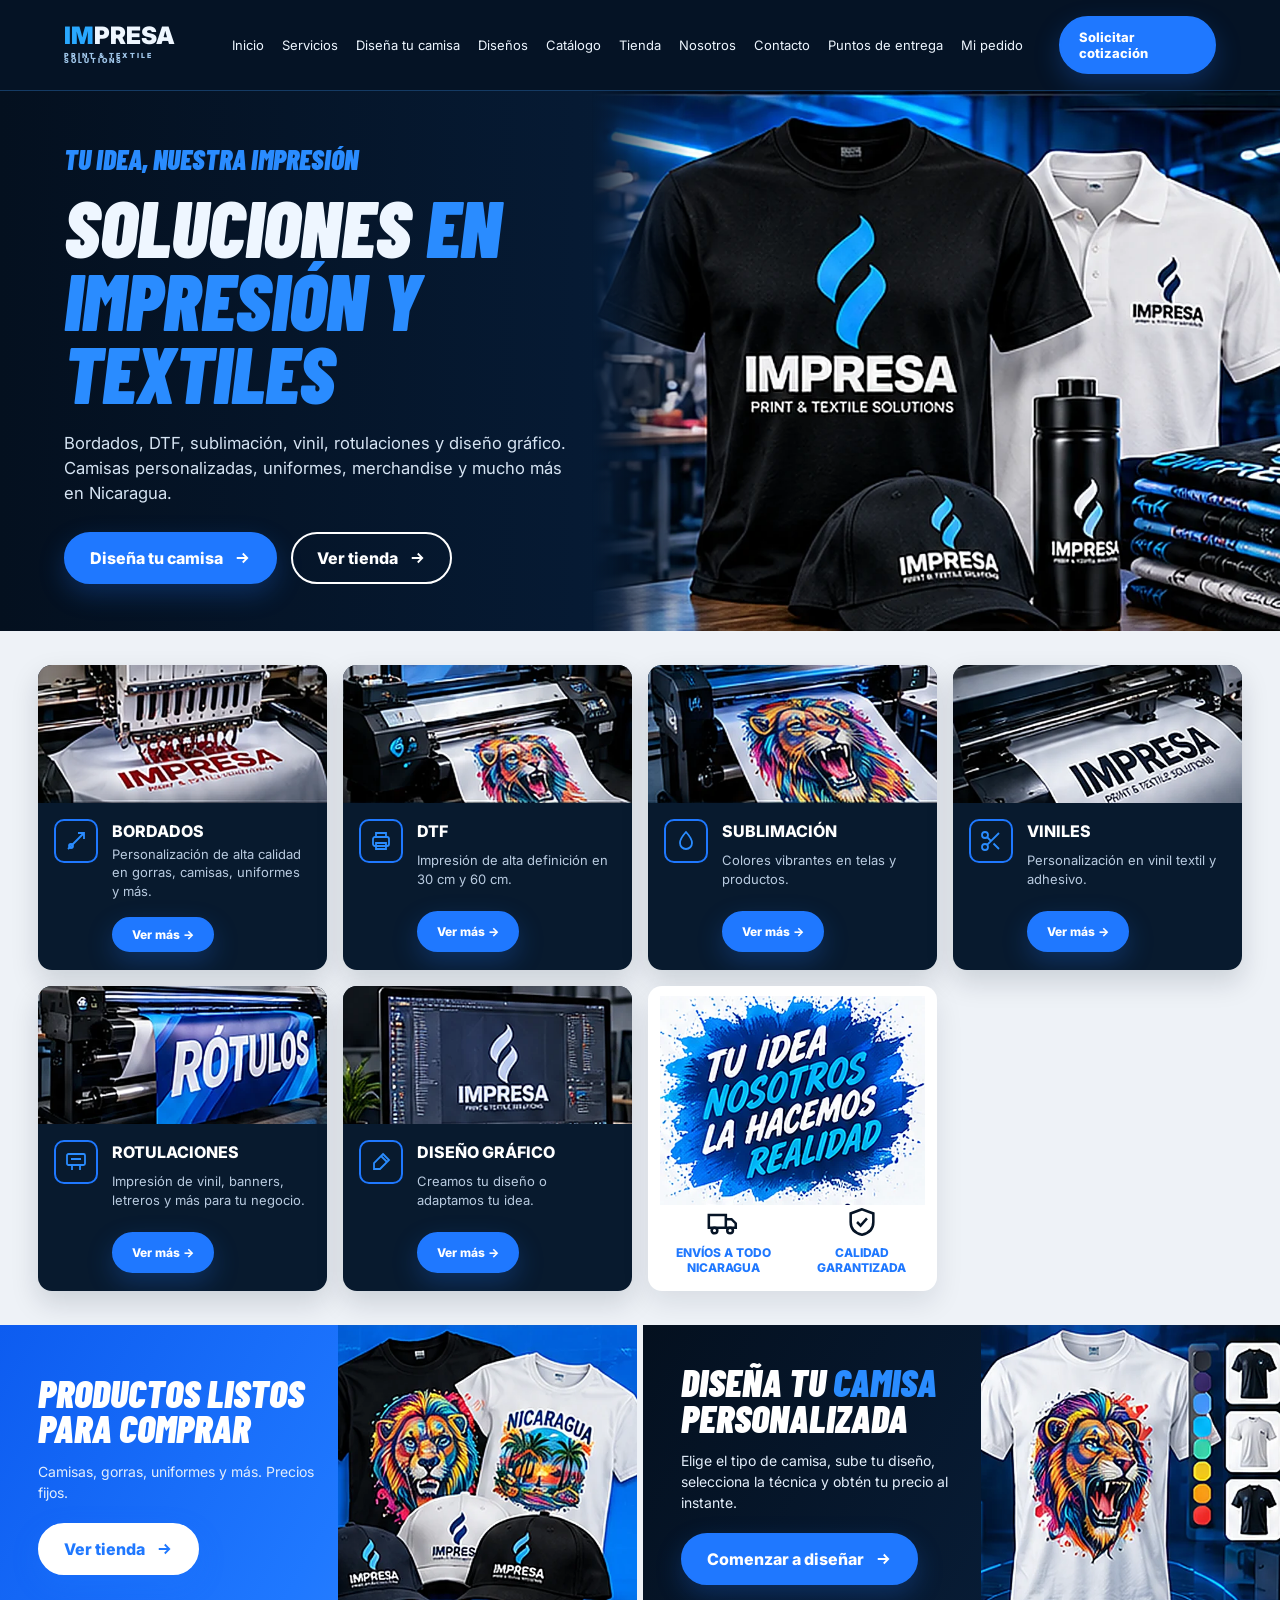
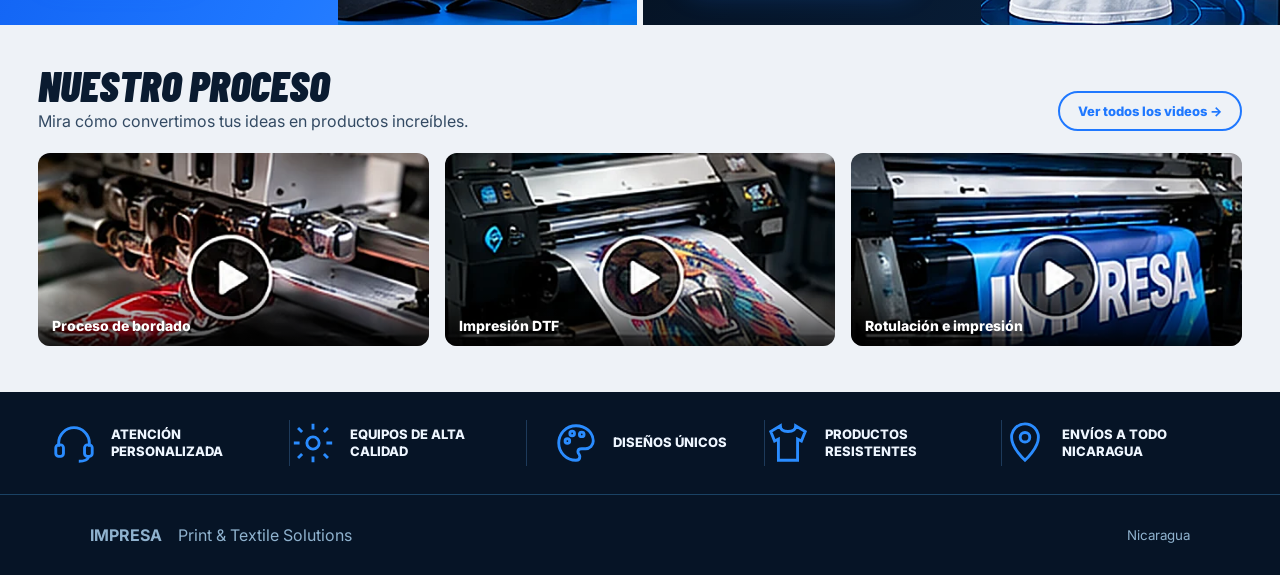
==== index.html @ 6702201f "Nombre en la espalda con letras bonitas; en la tienda las flechas cambian el color de la camiseta - " ====
<!doctype html>
<html lang="es">
<head>
<meta charset="UTF-8">
<meta name="viewport" content="width=device-width,initial-scale=1">
<meta name="theme-color" content="#061426">
<title>IMPRESA | Print & Textile Solutions</title>
<meta name="description" content="Bordados, DTF, sublimación, vinil, rotulaciones y diseño gráfico en Nicaragua. Diseña tu camisa o compra productos listos.">
<link rel="preconnect" href="https://fonts.googleapis.com"><link rel="preconnect" href="https://fonts.gstatic.com" crossorigin>
<link href="https://fonts.googleapis.com/css2?family=Barlow+Condensed:ital,wght@1,800;1,900&family=Inter:wght@400;600;700;800&display=swap" rel="stylesheet">
<link rel="stylesheet" href="styles.css">
<style>
:root{--azul:#1f78ff;--azul2:#2a8cff;--navy:#061426;--card:#081a2e;--claro:#eef2f7}
body{font-family:Inter,Arial,sans-serif}
.disp{font-family:'Barlow Condensed',Impact,sans-serif;font-style:italic;font-weight:900;text-transform:uppercase;letter-spacing:0;line-height:.92}
.btnA{display:inline-flex;align-items:center;gap:10px;background:var(--azul);color:#fff;font-weight:800;padding:14px 24px;border-radius:999px;border:2px solid var(--azul);box-shadow:0 10px 26px #1f78ff40;transition:transform .15s,background .15s}
.btnA:hover{transform:translateY(-2px);background:var(--azul2)}
.btnA.line{background:transparent;border-color:#fff;box-shadow:none}
.btnA.white{background:#fff;color:var(--azul);border-color:#fff}
.btnA svg{width:18px;height:18px}
.quote{margin-left:8px;padding:11px 18px;font-size:13px}
/* Portada */
.hero2{position:relative;display:grid;grid-template-columns:minmax(0,.85fr) minmax(0,1.15fr);align-items:center;gap:20px;padding:0 0 0 5%;background:linear-gradient(90deg,#04101f 0,#061a33 45%,#0a2445 100%);overflow:hidden;min-height:540px}
.hero2 .txt{position:relative;z-index:2;padding:40px 0}
.hero2 .kicker{font-size:clamp(20px,2.2vw,28px);color:var(--azul2);margin:0}
.hero2 h1{font-size:clamp(46px,6.2vw,92px);margin:10px 0 22px;letter-spacing:0}
.hero2 h1 .b{color:var(--azul2)}
.hero2 p{color:#d6e4f3;font-size:clamp(15px,1.3vw,18px);line-height:1.5;max-width:520px}
.hero2 .acts{display:flex;gap:14px;flex-wrap:wrap;margin-top:26px}
.hero2 .pic{align-self:stretch;margin:0;position:relative}
.hero2 .pic img{width:100%;height:100%;object-fit:cover;object-position:left center;-webkit-mask-image:linear-gradient(90deg,transparent 0,#000 14%);mask-image:linear-gradient(90deg,transparent 0,#000 14%)}
/* Servicios */
.svcWrap{background:var(--claro);padding:34px 3%}
.svcGrid{max-width:1240px;margin:auto;display:grid;grid-template-columns:repeat(4,1fr);gap:16px}
.svcCard{background:var(--card);border-radius:14px;overflow:hidden;display:flex;flex-direction:column;box-shadow:0 12px 28px #06142626;color:#fff}
.svcCard img{width:100%;aspect-ratio:2.1/1;object-fit:cover}
.svcCard .body{display:grid;grid-template-columns:44px 1fr;gap:4px 14px;padding:16px 16px 18px;flex:1}
.ico2{grid-row:1/3;width:44px;height:44px;border-radius:10px;border:2px solid var(--azul);display:grid;place-items:center;color:var(--azul2)}
.ico2 svg{width:24px;height:24px}
.svcCard h3{margin:2px 0 0;font-size:16px;font-weight:800;text-transform:uppercase}
.svcCard p{margin:0;color:#b9cbe0;font-size:13px;line-height:1.45}
.svcCard .more{grid-column:2;justify-self:start;margin-top:12px;padding:8px 18px;font-size:12px}
.ideaCard{background:#fff;border-radius:14px;display:flex;flex-direction:column;align-items:center;justify-content:space-between;padding:10px 12px 16px;color:var(--azul);box-shadow:0 12px 28px #06142618}
.ideaCard img{width:100%;max-width:300px}
.ideaCard .perks{display:grid;grid-template-columns:1fr 1fr;gap:12px;width:100%;text-align:center;font-weight:800;font-size:12px;text-transform:uppercase}
.ideaCard .perks svg{width:34px;height:34px;display:block;margin:0 auto 6px;color:var(--navy)}
/* Banners */
.banners{display:grid;grid-template-columns:1fr 1fr;gap:6px;background:var(--claro);padding:0}
.ban{position:relative;display:grid;grid-template-columns:minmax(0,1fr) minmax(0,1fr);align-items:center;overflow:hidden;min-height:300px;color:#fff;padding-left:clamp(20px,3vw,40px)}
.ban.prod{background:linear-gradient(120deg,#0d5cf0,#1f78ff 55%,#3b8dff)}
.ban.dis{background:linear-gradient(120deg,#04101f,#0a2342)}
.ban h2{font-size:clamp(30px,3vw,46px);overflow-wrap:anywhere;margin:0 0 14px;letter-spacing:0}
.ban.dis h2 .b{color:var(--azul2)}
.ban p{color:#e3eefb;font-size:14px;line-height:1.5;margin:0 0 20px;max-width:330px}
.ban img{width:100%;height:100%;object-fit:cover}
/* Proceso */
.proc{background:var(--claro);color:var(--navy);padding:40px 3% 46px}
.proc .top{max-width:1240px;margin:0 auto 22px;display:flex;justify-content:space-between;align-items:end;gap:16px;flex-wrap:wrap}
.proc h2{font-size:clamp(34px,3.4vw,46px);margin:0;color:#0a1b30}
.proc .top p{margin:6px 0 0;color:#334a63}
.proc .btnA.line{border-color:var(--azul);color:var(--azul);padding:10px 18px;font-size:13px}
.vids{max-width:1240px;margin:auto;display:grid;grid-template-columns:repeat(auto-fit,minmax(230px,1fr));gap:16px}
.vid{position:relative;padding:0;border:0;border-radius:12px;overflow:hidden;cursor:pointer;background:#000;text-align:left;color:#fff;font:inherit}
.vid img{width:100%;aspect-ratio:2.03/1;object-fit:cover;transition:transform .3s}
.vid:hover img{transform:scale(1.04)}
.vid span{position:absolute;left:0;right:0;bottom:0;padding:26px 14px 12px;background:linear-gradient(transparent,#000c);font-weight:800;font-size:14px}
/* Ventajas */
.perksBar{background:var(--navy);display:grid;grid-template-columns:repeat(5,1fr);padding:28px 4%;gap:10px}
.perksBar div{display:flex;align-items:center;gap:14px;justify-content:center;font-weight:800;font-size:13px;text-transform:uppercase;line-height:1.3}
.perksBar div+div{border-left:1px solid #1d3a5a}
.perksBar svg{width:46px;height:46px;color:var(--azul2);flex:none}
.tiendaHome{background:#081a2e;padding:44px 4% 40px}
.tHead{max-width:1240px;margin:0 auto 18px;display:flex;justify-content:space-between;align-items:end;gap:14px;flex-wrap:wrap}
.tHead h2{font-size:clamp(34px,4vw,52px);margin:4px 0 0;color:#fff}
.carrusel{position:relative;max-width:1240px;margin:auto}
.pista{display:flex;gap:16px;overflow-x:auto;scroll-snap-type:x mandatory;scroll-behavior:smooth;padding:4px 2px 12px;scrollbar-width:none}
.pista::-webkit-scrollbar{display:none}
.slide{flex:0 0 calc((100% - 48px)/4);scroll-snap-align:start;background:#0b2037;border:1px solid #1d4d77;border-radius:16px;padding:10px 10px 14px;display:flex;flex-direction:column;gap:4px}
.slide .zoom,.realProducts .zoom{all:unset;cursor:zoom-in;display:block;border-radius:12px;overflow:hidden}
.slide img{width:100%;aspect-ratio:1;object-fit:cover;background:#eef2f7;transition:transform .3s}.slide .zoom:hover img{transform:scale(1.04)}
.slide b{font-size:15px;margin-top:6px}.slide span{font-size:12px;color:#9fc0da}.slide strong{color:#37aefe;font-size:18px}
.cNav{position:absolute;top:38%;z-index:2;width:44px;height:44px;border-radius:50%;border:0;background:#1f78ff;color:#fff;font-size:28px;line-height:1;cursor:pointer;box-shadow:0 6px 18px #0008}
.cPrev{left:-14px}.cSig{right:-14px}
@media(max-width:900px){.slide{flex-basis:calc((100% - 16px)/2)}}
@media(max-width:520px){.slide{flex-basis:78%}.cNav{display:none}}
@media(max-width:1100px){.quote{display:none}.svcGrid,.vids{grid-template-columns:repeat(2,1fr)}.banners{grid-template-columns:1fr}.perksBar{grid-template-columns:repeat(3,1fr);row-gap:22px}.perksBar div:nth-child(4){border-left:0}}
@media(max-width:900px){.hero2{grid-template-columns:1fr;padding:34px 5% 0;min-height:0}.hero2 .txt{padding-bottom:0}.hero2 .pic{margin:0 -6%}.hero2 .pic img{-webkit-mask-image:linear-gradient(180deg,transparent 0,#000 18%);mask-image:linear-gradient(180deg,transparent 0,#000 18%);height:auto}}
@media(max-width:600px){.svcGrid{gap:10px}.svcCard .body{grid-template-columns:1fr;padding:12px}.ico2{display:none}.svcCard h3{font-size:14px}.svcCard p{font-size:12px}.svcCard .more{grid-column:1;padding:7px 14px}.ban{grid-template-columns:1fr;padding:28px 20px 0}.ban img{height:240px;object-fit:contain}.vids{gap:10px}.vid span{font-size:12px;padding:20px 10px 8px}.perksBar{grid-template-columns:1fr 1fr}.perksBar div{justify-content:flex-start;border-left:0!important}.perksBar svg{width:36px;height:36px}.hero2 .acts .btnA{flex:1;justify-content:center;padding:13px 12px;font-size:14px;white-space:nowrap}}
</style>
</head>
<body>
<header>
  <a class="brand" href="index.html"><span>IM</span>PRESA<small>PRINT & TEXTILE SOLUTIONS</small></a>
  <button id="menu" aria-label="Abrir menú">☰</button>
  <nav id="nav"><a href="index.html">Inicio</a><a href="servicios.html">Servicios</a><a href="disena.html">Diseña tu camisa</a><a href="disenos.html">Diseños</a><a href="catalogo.html">Catálogo</a><a href="tienda.html">Tienda</a><a href="nosotros.html">Nosotros</a><a href="contacto.html">Contacto</a><a href="puntos.html">Puntos de entrega</a><a href="pedido.html">Mi pedido <b id="cartCount"></b></a></nav>
  <a class="btnA quote" href="contacto.html">Solicitar cotización</a>
</header>

<main>
<section class="hero2" aria-labelledby="titulo">
  <div class="txt">
    <p class="kicker disp">Tu idea, nuestra impresión</p>
    <h1 id="titulo" class="disp">Soluciones <span class="b">en impresión y textiles</span></h1>
    <p>Bordados, DTF, sublimación, vinil, rotulaciones y diseño gráfico. Camisas personalizadas, uniformes, merchandise y mucho más en Nicaragua.</p>
    <div class="acts">
      <a class="btnA" href="disena.html">Diseña tu camisa <svg viewBox="0 0 24 24" fill="none" stroke="currentColor" stroke-width="2.4"><path d="M5 12h14M13 6l6 6-6 6"/></svg></a>
      <a class="btnA line" href="tienda.html">Ver tienda <svg viewBox="0 0 24 24" fill="none" stroke="currentColor" stroke-width="2.4"><path d="M5 12h14M13 6l6 6-6 6"/></svg></a>
    </div>
  </div>
  <figure class="pic"><img src="assets/portada/hero.webp" alt="Camisetas, polo, gorra y termo con el logo de IMPRESA" width="1278" height="716" fetchpriority="high"></figure>
</section>

<section class="tiendaHome" aria-labelledby="t-tienda"><div class="tHead"><div><p class="eyebrow">TIENDA IMPRESA</p><h2 id="t-tienda" class="disp">Listas para llevar</h2></div><a class="btnA" href="tienda.html">Ver toda la tienda →</a></div>
  <div id="carrusel" class="carrusel" role="region" aria-roledescription="carrusel" aria-label="Productos de la tienda"><button type="button" class="cNav cPrev" aria-label="Anterior">‹</button><div class="pista" tabindex="0"></div><button type="button" class="cNav cSig" aria-label="Siguiente">›</button></div>
</section>

<section class="svcWrap" aria-label="Servicios">
  <div class="svcGrid">
    <article class="svcCard"><img src="assets/portada/bordado.webp" alt="Máquina bordando el logo IMPRESA" loading="lazy"><div class="body"><span class="ico2"><svg viewBox="0 0 24 24" fill="none" stroke="currentColor" stroke-width="1.8"><path d="M4 20 20 4M14 4h6v6"/><circle cx="7" cy="17" r="2"/></svg></span><h3>Bordados</h3><p>Personalización de alta calidad en gorras, camisas, uniformes y más.</p><a class="btnA more" href="servicios.html#bordado">Ver más →</a></div></article>
    <article class="svcCard"><img src="assets/portada/dtf.webp" alt="Impresora DTF imprimiendo un león a color" loading="lazy"><div class="body"><span class="ico2"><svg viewBox="0 0 24 24" fill="none" stroke="currentColor" stroke-width="1.8"><rect x="4" y="8" width="16" height="9" rx="2"/><path d="M7 8V4h10v4M7 14h10v6H7z"/></svg></span><h3>DTF</h3><p>Impresión de alta definición en 30 cm y 60 cm.</p><a class="btnA more" href="servicios.html#dtf">Ver más →</a></div></article>
    <article class="svcCard"><img src="assets/portada/sublimacion.webp" alt="Sublimación de un león a todo color" loading="lazy"><div class="body"><span class="ico2"><svg viewBox="0 0 24 24" fill="none" stroke="currentColor" stroke-width="1.8"><path d="M12 3s6 6.5 6 11a6 6 0 0 1-12 0c0-4.5 6-11 6-11z"/></svg></span><h3>Sublimación</h3><p>Colores vibrantes en telas y productos.</p><a class="btnA more" href="servicios.html#sublimacion">Ver más →</a></div></article>
    <article class="svcCard"><img src="assets/portada/vinil.webp" alt="Vinil impreso con el logo IMPRESA" loading="lazy"><div class="body"><span class="ico2"><svg viewBox="0 0 24 24" fill="none" stroke="currentColor" stroke-width="1.8"><circle cx="6" cy="6" r="3"/><circle cx="6" cy="18" r="3"/><path d="M20 4 8.1 15.9M14.5 14.5 20 20M8.1 8.1 12 12"/></svg></span><h3>Viniles</h3><p>Personalización en vinil textil y adhesivo.</p><a class="btnA more" href="servicios.html#vinil">Ver más →</a></div></article>
    <article class="svcCard"><img src="assets/portada/rotulacion.webp" alt="Impresión de un rótulo en gran formato" loading="lazy"><div class="body"><span class="ico2"><svg viewBox="0 0 24 24" fill="none" stroke="currentColor" stroke-width="1.8"><rect x="3" y="4" width="18" height="11" rx="1.5"/><path d="M8 15v5M16 15v5M7 9h10"/></svg></span><h3>Rotulaciones</h3><p>Impresión de vinil, banners, letreros y más para tu negocio.</p><a class="btnA more" href="servicios.html#rotulacion">Ver más →</a></div></article>
    <article class="svcCard"><img src="assets/portada/diseno-grafico.webp" alt="Diseño del logo IMPRESA en computadora" loading="lazy"><div class="body"><span class="ico2"><svg viewBox="0 0 24 24" fill="none" stroke="currentColor" stroke-width="1.8"><path d="m14 4 6 6-9 9H5v-6z"/><path d="m12 6 6 6"/></svg></span><h3>Diseño gráfico</h3><p>Creamos tu diseño o adaptamos tu idea.</p><a class="btnA more" href="servicios.html#diseno">Ver más →</a></div></article>
    <div class="ideaCard">
      <img src="assets/portada/tu-idea.webp" alt="Tu idea, nosotros la hacemos realidad" loading="lazy">
      <div class="perks"><span><svg viewBox="0 0 24 24" fill="none" stroke="currentColor" stroke-width="1.8"><path d="M2 7h12v9H2zM14 10h4l3 3v3h-7"/><circle cx="6" cy="18" r="2"/><circle cx="17" cy="18" r="2"/></svg>Envíos a todo Nicaragua</span><span><svg viewBox="0 0 24 24" fill="none" stroke="currentColor" stroke-width="1.8"><path d="M12 3 4 6v6c0 5 3.5 8 8 9 4.5-1 8-4 8-9V6z"/><path d="m8.5 12 2.5 2.5 4.5-5"/></svg>Calidad garantizada</span></div>
    </div>
  </div>
</section>

<section class="banners" aria-label="Tienda y diseño">
  <div class="ban prod">
    <div><h2 class="disp">Productos listos para comprar</h2><p>Camisas, gorras, uniformes y más. Precios fijos.</p><a class="btnA white" href="tienda.html">Ver tienda <svg viewBox="0 0 24 24" fill="none" stroke="currentColor" stroke-width="2.4"><path d="M5 12h14M13 6l6 6-6 6"/></svg></a></div>
    <img src="assets/portada/productos.webp" alt="Camisetas y gorras listas para comprar" loading="lazy">
  </div>
  <div class="ban dis">
    <div><h2 class="disp">Diseña tu <span class="b">camisa</span> personalizada</h2><p>Elige el tipo de camisa, sube tu diseño, selecciona la técnica y obtén tu precio al instante.</p><a class="btnA" href="disena.html">Comenzar a diseñar <svg viewBox="0 0 24 24" fill="none" stroke="currentColor" stroke-width="2.4"><path d="M5 12h14M13 6l6 6-6 6"/></svg></a></div>
    <img src="assets/portada/disena.webp" alt="Camiseta blanca con diseño de león y selector de colores" loading="lazy">
  </div>
</section>

<section class="proc" aria-labelledby="proceso">
  <div class="top"><div><h2 id="proceso" class="disp">Nuestro proceso</h2><p>Mira cómo convertimos tus ideas en productos increíbles.</p></div><a class="btnA line" href="nosotros.html#proceso">Ver todos los videos →</a></div>
  <div class="vids">
    <button class="vid video" data-title="Proceso de bordado"><img src="assets/portada/video-bordado.webp" alt="" loading="lazy"><span>Proceso de bordado</span></button>
    <button class="vid video" data-title="Impresión DTF"><img src="assets/portada/video-dtf.webp" alt="" loading="lazy"><span>Impresión DTF</span></button>
    <button class="vid video" data-title="Rotulación e impresión"><img src="assets/portada/video-rotulacion.webp" alt="" loading="lazy"><span>Rotulación e impresión</span></button>
  </div>
</section>

<section class="perksBar" aria-label="Por qué IMPRESA">
  <div><svg viewBox="0 0 24 24" fill="none" stroke="currentColor" stroke-width="1.5"><path d="M4 14v-2a8 8 0 0 1 16 0v2"/><rect x="2.5" y="13" width="4" height="6" rx="1.5"/><rect x="17.5" y="13" width="4" height="6" rx="1.5"/><path d="M19.5 19c0 1.5-2 2.5-5 2.5"/></svg>Atención personalizada</div>
  <div><svg viewBox="0 0 24 24" fill="none" stroke="currentColor" stroke-width="1.5"><circle cx="12" cy="12" r="3.2"/><path d="M12 2v3M12 19v3M4.2 4.2l2.1 2.1M17.7 17.7l2.1 2.1M2 12h3M19 12h3M4.2 19.8l2.1-2.1M17.7 6.3l2.1-2.1"/></svg>Equipos de alta calidad</div>
  <div><svg viewBox="0 0 24 24" fill="none" stroke="currentColor" stroke-width="1.5"><path d="M12 3a9 9 0 1 0 0 18c1.5 0 2-1 2-2s-1-1.5-1-2.5 1-1.5 2-1.5h2a4 4 0 0 0 4-4c0-4.5-4-8-9-8z"/><circle cx="7.5" cy="11" r="1.2"/><circle cx="10" cy="7" r="1.2"/><circle cx="15" cy="7.5" r="1.2"/></svg>Diseños únicos</div>
  <div><svg viewBox="0 0 24 24" fill="none" stroke="currentColor" stroke-width="1.5"><path d="M8 3 3 6l2 5 2-1v11h10V10l2 1 2-5-5-3c0 2-1.5 3-4 3S8 5 8 3z"/></svg>Productos resistentes</div>
  <div><svg viewBox="0 0 24 24" fill="none" stroke="currentColor" stroke-width="1.5"><path d="M12 21s7-6.2 7-12a7 7 0 0 0-14 0c0 5.8 7 12 7 12z"/><circle cx="12" cy="9" r="2.5"/></svg>Envíos a todo Nicaragua</div>
</section>
</main>

<dialog id="videoModal"><button id="closeModal" aria-label="Cerrar">✕</button><div class="videoBox">▶</div><h3 id="videoTitle">Proceso IMPRESA</h3><p id="videoNote">Pronto verás aquí el video real de IMPRESA. Mientras tanto, escríbenos por WhatsApp y te mostramos trabajos recientes.</p></dialog>
<footer><b>IMPRESA</b><span>Print & Textile Solutions</span><small>Nicaragua</small></footer>
<script src="config.js"></script><script src="app.js"></script><script src="camisas.js"></script>
</body>
</html>
---- styles.css ----
*{box-sizing:border-box}html{scroll-behavior:smooth}body{margin:0;font-family:Inter,Arial,sans-serif;color:#eef6ff;background:#061426}a{color:inherit;text-decoration:none}img{max-width:100%;display:block}header{position:sticky;top:0;z-index:20;display:flex;align-items:center;gap:28px;padding:16px 5%;background:#061426e8;border-bottom:1px solid #153b64;backdrop-filter:blur(14px)}.brand{font-size:24px;font-weight:900;line-height:.75}.brand span,.hero h1 span{color:#29a8ff}.brand small{display:block;font-size:7px;letter-spacing:2px;margin-top:8px;color:#9fc5e8}nav{margin-left:auto;display:flex;gap:18px;font-size:13px}nav a:hover{color:#29a8ff}#menu{display:none;margin-left:auto;background:#0d2b49;border:1px solid #24577f;border-radius:9px;color:white;font-size:23px;width:44px;height:44px}section{padding:88px 7%;scroll-margin-top:70px}.hero{min-height:720px;display:grid;grid-template-columns:.9fr 1.1fr;gap:55px;align-items:center;background:radial-gradient(circle at 78% 35%,#0d4a7a 0,#061426 42%)}h1{font-size:clamp(54px,7vw,98px);line-height:.92;margin:12px 0 25px;letter-spacing:-3px}h2{font-size:clamp(38px,5vw,64px);margin:5px 0 14px;letter-spacing:-1.5px}.lead{font-size:19px;line-height:1.55;color:#bfd5e8;max-width:590px}.eyebrow{color:#32aaff;font-weight:900;letter-spacing:3px;font-size:12px}.btn{border:0;background:#169cf1;color:white;padding:15px 21px;border-radius:9px;font-weight:900;display:inline-block;cursor:pointer;box-shadow:0 10px 28px #008ee52b}.ghost{background:transparent;border:1px solid #39749f;box-shadow:none}.actions{display:flex;gap:12px;margin-top:30px}.trust{display:flex;gap:18px;flex-wrap:wrap;margin-top:28px;color:#9fc5e8;font-size:12px}.heroMedia{position:relative}.heroMedia img{width:100%;height:560px;object-fit:cover;border-radius:24px;box-shadow:0 30px 80px #0008;border:1px solid #2c5e84}.heroMedia:after{content:"";position:absolute;inset:0;border-radius:24px;background:linear-gradient(180deg,transparent 55%,#03101ed9)}.floating{position:absolute;z-index:2;bottom:25px;left:25px;right:25px;display:flex;justify-content:space-between;align-items:end}.floating b{font-size:23px}.floating span{font-size:12px;color:#c9dfef}.head{text-align:center;max-width:760px;margin:0 auto 42px}.head>p:last-child{color:#a9c5db}.serviceFeature{display:grid;grid-template-columns:1.1fr .9fr;gap:0;max-width:1120px;margin:0 auto 22px;background:#0b2037;border:1px solid #1d4d77;border-radius:20px;overflow:hidden}.serviceFeature img{width:100%;height:380px;object-fit:cover}.serviceFeature>div{padding:46px;display:flex;flex-direction:column;justify-content:center}.serviceFeature h3{font-size:38px;margin:15px 0}.serviceFeature p{color:#b8d0e3;line-height:1.6}.serviceFeature a{color:#38adf7;font-weight:800}.pill{align-self:flex-start;background:#123f64;color:#5bc1ff;border:1px solid #26618c;border-radius:999px;padding:7px 11px;font-size:11px;font-weight:900}.cards,.products{display:grid;grid-template-columns:repeat(3,1fr);gap:16px}.cards article,.products article,.preview,#config,.process{background:#0b2037;border:1px solid #1d4d77;border-radius:16px;padding:22px}.cards article{min-height:155px}.cards article:hover,.products article:hover{transform:translateY(-3px);border-color:#299ff0}.ico{font-size:26px;color:#35aaff;font-weight:900}.designer{background:#081a2e}.designerGrid{display:grid;grid-template-columns:1.15fr .85fr;gap:24px;max-width:1180px;margin:auto}.preview{padding:18px}.previewTop{display:flex;justify-content:space-between;color:#84abc8;font-size:10px;font-weight:900;letter-spacing:1px;margin-bottom:16px}.liveDot{color:#50d899}.tabs,.viewbuttons{display:flex;gap:7px;justify-content:center;flex-wrap:wrap;margin-bottom:16px}.tabs button,.viewbuttons button{background:#102b47;border:1px solid #24577f;color:#cce7ff;padding:10px 13px;border-radius:8px}.tabs .active,.viewbuttons .active{background:#1b9ce9;color:#fff}.studio{min-height:470px;display:grid;place-items:center;border-radius:14px;background:radial-gradient(circle at 50% 40%,#f5f7f8 0,#cbd1d6 55%,#89939b 100%);overflow:hidden;box-shadow:inset 0 -35px 60px #29354035}.model{position:relative;width:min(390px,85%);height:420px;display:grid;place-items:center;background:linear-gradient(90deg,#d8d8d8 0,#fff 18%,#fafafa 50%,#fff 82%,#d7d7d7 100%);color:#148be0;font-weight:900;clip-path:polygon(22% 0,38% 8%,62% 8%,78% 0,100% 20%,86% 36%,78% 28%,78% 100%,22% 100%,22% 28%,14% 36%,0 20%);filter:drop-shadow(0 25px 18px #0005);transition:.5s}.model:after{content:"";position:absolute;inset:0;background:linear-gradient(90deg,#00000015,transparent 25%,transparent 75%,#00000014);pointer-events:none}.neck{position:absolute;top:12px;width:72px;height:28px;border-radius:0 0 50px 50px;background:#b8bdc1;box-shadow:inset 0 4px 6px #7d858b}.model.spin{animation:spin 5s linear infinite}@keyframes spin{50%{transform:rotateY(180deg)}100%{transform:rotateY(360deg)}}#designMark{z-index:2;padding:14px;border:2px dashed #168bd3;color:#0e79bb;max-width:45%;text-align:center}#config{display:grid;gap:14px}.step{display:flex;align-items:center;gap:10px;margin-top:3px}.step>span{display:grid;place-items:center;width:31px;height:31px;border-radius:50%;background:#169cf1;font-size:11px;font-weight:900}.step b{font-size:15px}label,legend{font-weight:700;font-size:13px}select,input{width:100%;margin-top:6px;padding:12px;border-radius:8px;border:1px solid #2b5576;background:#07182a;color:white}input[type=color]{height:48px;padding:5px}.upload input{display:none}.upload span{display:block;margin-top:7px;padding:18px;border:1px dashed #3183bb;border-radius:10px;text-align:center;color:#64c3ff;background:#0b2945}fieldset{border:1px solid #264d6d;border-radius:10px}.sizes{display:grid;grid-template-columns:repeat(3,1fr);gap:8px}.tech{display:flex;align-items:center;justify-content:space-between;padding:10px;margin:7px 0;background:#0d2a47;border-radius:7px}.tech.disabled{opacity:.42}.reason{color:#ffce72;font-size:12px}.price{display:flex;flex-direction:column;background:#061426;padding:14px;border-radius:10px}.price strong{font-size:30px;color:#31aaff}.full{width:100%}.products{grid-template-columns:repeat(4,1fr)}.products article{display:flex;flex-direction:column;gap:8px}.productpic{height:245px;border-radius:12px;display:grid;place-items:center;position:relative;overflow:hidden;background:radial-gradient(circle at 50% 25%,#fff,#b7c3ca);color:#0c5d91}.productpic:before{content:"";position:absolute;width:170px;height:190px;background:linear-gradient(90deg,#d9dde0,#fff 22%,#f6f6f6 70%,#cdd2d5);clip-path:polygon(22% 0,38% 8%,62% 8%,78% 0,100% 20%,86% 36%,78% 28%,78% 100%,22% 100%,22% 28%,14% 36%,0 20%);filter:drop-shadow(0 16px 12px #0004)}.productpic span{z-index:2;font-size:14px;font-weight:900}.p2:before{background:linear-gradient(90deg,#111,#282828 25%,#202020 70%,#080808)}.p2 span{color:#fff}.p3:before{background:linear-gradient(90deg,#0c5c99,#159fea 30%,#118bd0 70%,#064b7d)}.p3 span{color:#fff}.p4:before{clip-path:polygon(22% 0,39% 8%,45% 20%,55% 20%,61% 8%,78% 0,100% 20%,86% 36%,78% 28%,78% 100%,22% 100%,22% 28%,14% 36%,0 20%)}.products strong{font-size:22px;color:#37aefe}.cart{margin-top:auto}.status{text-align:center;color:#5cc2ff}.gallery{display:grid;grid-template-columns:1.35fr .65fr;grid-template-rows:250px 250px;gap:14px;max-width:1120px;margin:auto}.gallery figure{margin:0;position:relative;overflow:hidden;border-radius:16px;border:1px solid #24577f}.gallery .wide{grid-row:1/3}.gallery img{width:100%;height:100%;object-fit:cover;transition:.5s}.gallery figure:hover img{transform:scale(1.03)}.gallery figcaption{position:absolute;left:0;right:0;bottom:0;padding:30px 20px 18px;background:linear-gradient(transparent,#03101ee8);font-weight:900}.about{display:grid;grid-template-columns:1fr 1fr;gap:35px;background:#081a2e}.about>div:first-child>p:not(.eyebrow){color:#b7cfe2;line-height:1.65}.stats{display:flex;gap:26px;margin-top:25px}.stats b{font-size:28px;color:#38adf7}.stats span{display:block;font-size:11px;color:#9abbd5}.process{display:grid;gap:10px}.video{padding:17px;text-align:left;background:#102e4d;color:#fff;border:1px solid #2b6691;border-radius:9px;cursor:pointer}.contact{text-align:center}.contact p{max-width:650px;margin:15px auto 25px;color:#b8d0e3}footer{padding:30px 7%;display:flex;gap:16px;align-items:center;border-top:1px solid #1a4264;color:#8fb2ce}footer small{margin-left:auto}dialog{max-width:650px;width:90%;border:1px solid #2e78ad;border-radius:14px;background:#07182a;color:white;padding:25px}dialog::backdrop{background:#000b}#closeModal{float:right;background:none;border:0;color:white;font-size:20px}.videoBox{height:300px;background:#02070d;display:grid;place-items:center;font-size:70px;color:#2eaaff;border-radius:10px;margin-top:30px}
@media(max-width:900px){#menu{display:grid;place-items:center}nav{display:none;position:absolute;top:72px;left:3%;right:3%;background:#081a2ef5;padding:15px;border:1px solid #24577f;border-radius:14px;flex-direction:column;gap:4px;box-shadow:0 20px 50px #0008}nav.open{display:flex}nav a{font-size:16px;padding:13px;border-radius:8px}nav a:hover{background:#0d2b49}.hero,.designerGrid,.about,.serviceFeature{grid-template-columns:1fr}.hero{padding-top:55px}.heroMedia img{height:440px}.serviceFeature img{height:330px}.cards{grid-template-columns:repeat(2,1fr)}.products{grid-template-columns:repeat(2,1fr)}.gallery{grid-template-columns:1fr 1fr;grid-template-rows:330px 220px}.gallery .wide{grid-column:1/3;grid-row:auto}.studio{min-height:430px}}
@media(max-width:520px){header{padding:12px 4%}.brand{font-size:21px}section{padding:60px 5%}.hero{display:flex;flex-direction:column;min-height:auto;gap:34px;background:radial-gradient(circle at 80% 55%,#0c4675 0,#061426 45%)}h1{font-size:52px;letter-spacing:-2px}.lead{font-size:16px}.actions{display:grid;grid-template-columns:1fr 1fr}.actions .btn{text-align:center;padding:14px 10px}.trust{gap:9px 15px}.heroMedia{width:100%}.heroMedia img{height:420px;border-radius:18px}.floating{left:16px;right:16px;bottom:16px;display:block}.floating b{font-size:20px;display:block}.floating span{display:block;margin-top:5px}.head{margin-bottom:28px}.head h2{font-size:40px}.serviceFeature{border-radius:15px}.serviceFeature img{height:280px}.serviceFeature>div{padding:27px}.serviceFeature h3{font-size:30px}.cards{grid-template-columns:1fr 1fr;gap:10px}.cards article{padding:16px;min-height:145px}.cards h3{font-size:16px}.cards p{font-size:12px;line-height:1.4}.designerGrid{gap:14px}.preview,#config{padding:13px}.studio{min-height:370px}.model{height:340px;width:82%}.tabs{display:grid;grid-template-columns:1fr 1fr}.tabs button{font-size:12px}.viewbuttons button{flex:1}.sizes{grid-template-columns:repeat(3,1fr)}.products{grid-template-columns:1fr 1fr;gap:10px}.products article{padding:12px}.productpic{height:190px}.productpic:before{width:125px;height:145px}.products h3{font-size:15px;margin-bottom:0}.products p{font-size:11px;margin:0}.products strong{font-size:19px}.products .btn{font-size:11px;padding:11px 8px}.gallery{display:grid;grid-template-columns:1fr;grid-template-rows:280px 210px 210px}.gallery .wide{grid-column:auto}.about{gap:20px}.stats{flex-wrap:wrap}.process{padding:16px}footer{flex-direction:column;align-items:flex-start}footer small{margin:0}}
.pageHero{padding:90px 7% 50px;background:radial-gradient(circle at 80% 20%,#0d4a7a 0,#061426 42%);text-align:center}.pageHero h1{margin:8px 0 12px}.pageHero p:last-child{color:#b8d0e3}.homeServices{padding-top:70px}.visualServices{max-width:1120px;margin:auto;display:grid;grid-template-columns:repeat(3,1fr);gap:14px}.svc{height:260px;border-radius:16px;overflow:hidden;position:relative;background-size:cover;background-position:center;border:1px solid #24577f;box-shadow:0 18px 40px #0004}.svc:after{content:"";position:absolute;inset:0;background:linear-gradient(transparent 45%,#020b14e8)}.svc span{position:absolute;z-index:2;left:18px;bottom:18px;font-size:20px;font-weight:950;letter-spacing:1px}.svc:hover{transform:translateY(-4px);border-color:#35aaff}.embroidery{background-image:url('https://images.unsplash.com/photo-1610030469983-98e550d6193c?auto=format&fit=crop&q=88&w=900')}.dtf{background-image:url('https://images.unsplash.com/photo-1521572163474-6864f9cf17ab?auto=format&fit=crop&q=88&w=900')}.screen{background-image:url('https://images.unsplash.com/photo-1562157873-818bc0726f68?auto=format&fit=crop&q=88&w=900')}.sub{background-image:url('https://images.unsplash.com/photo-1581655353564-df123a1eb820?auto=format&fit=crop&q=88&w=900')}.vinyl{background-image:url('https://images.unsplash.com/photo-1598032895397-b9472444bf93?auto=format&fit=crop&q=88&w=900')}.sign{background-image:url('https://images.unsplash.com/photo-1524230572899-a752b3835840?auto=format&fit=crop&q=88&w=900')}.homeCta{display:grid;grid-template-columns:1fr 1fr;gap:30px;align-items:center;background:#081a2e}.homeCta img{width:100%;height:440px;object-fit:cover;border-radius:20px}.serviceRows{display:grid;gap:24px;max-width:1120px;margin:auto}.serviceRows article{display:grid;grid-template-columns:1fr 1fr;background:#0b2037;border:1px solid #1d4d77;border-radius:18px;overflow:hidden}.serviceRows article:nth-child(even) img{order:2}.serviceRows img{width:100%;height:360px;object-fit:cover}.serviceRows article>div{padding:40px;align-self:center}.standalone{padding-top:35px}.dragStudio{perspective:900px;cursor:grab;touch-action:none;position:relative}.dragStudio:active{cursor:grabbing}.model.realistic{transform-style:preserve-3d;transition:transform .08s linear,background .25s;box-shadow:inset 22px 0 30px #00000016,inset -22px 0 30px #00000016;will-change:transform}.dragHint{position:absolute;bottom:15px;background:#061426cc;padding:8px 12px;border-radius:999px;font-size:11px;color:#b9d7ec}.realProducts article{padding:14px}.realProducts img{height:310px;width:100%;object-fit:cover;border-radius:12px;background:#fff}.contactPage{max-width:800px;margin:auto}.contactForm{display:grid;gap:15px;background:#0b2037;border:1px solid #1d4d77;border-radius:18px;padding:28px}.contactForm textarea{width:100%;min-height:150px;margin-top:6px;padding:12px;border-radius:8px;border:1px solid #2b5576;background:#07182a;color:white;resize:vertical}
@media(max-width:900px){.visualServices{grid-template-columns:repeat(2,1fr)}.homeCta,.serviceRows article{grid-template-columns:1fr}.serviceRows article:nth-child(even) img{order:0}.homeCta img{height:340px}}
@media(max-width:520px){.visualServices{grid-template-columns:1fr 1fr;gap:10px}.svc{height:190px}.svc span{font-size:14px;left:12px;bottom:12px}.pageHero{padding:65px 5% 35px}.serviceRows img{height:260px}.serviceRows article>div{padding:24px}.realProducts img{height:230px}.homeCta{display:flex;flex-direction:column}.homeCta img{height:300px}}
.pedidoItems{display:grid;gap:12px;margin-bottom:20px}.pedidoItem{display:flex;justify-content:space-between;gap:16px;align-items:center;background:#0b2037;border:1px solid #1d4d77;border-radius:14px;padding:16px 20px}.pedidoItem h3{margin:0 0 6px}.pedidoItem p{margin:0;color:#b8d0e3;font-size:13px}.pedidoItem>div:last-child{display:flex;flex-direction:column;align-items:flex-end;gap:8px}.pedidoItem strong{color:#37aefe;font-size:20px;white-space:nowrap}.pedidoItem .btn{padding:8px 12px;font-size:12px}.contactForm select{margin-top:6px}[hidden]{display:none!important}nav b{color:#29a8ff}
@media(max-width:520px){.pedidoItem{flex-direction:column;align-items:flex-start}.pedidoItem>div:last-child{flex-direction:row;align-items:center;width:100%;justify-content:space-between}}
.serviceRows article,.process{scroll-margin-top:90px}
.pedidoVista{width:84px;height:84px;object-fit:cover;border-radius:10px;flex:none;background:#eef2f7}.pedidoItem>div:nth-last-child(2){flex:1}.tip{display:block;margin-top:6px;color:#9fc0da;font-size:12px;font-weight:400}.videoBox iframe,.videoBox video{width:100%;height:100%;border:0;border-radius:10px;background:#000}
@media(max-width:520px){.pedidoVista{width:100%;height:auto;aspect-ratio:1}}
nav a{white-space:nowrap}
@media(max-width:1240px){#menu{display:grid;place-items:center}nav{display:none;position:absolute;top:72px;left:3%;right:3%;background:#081a2ef5;padding:15px;border:1px solid #24577f;border-radius:14px;flex-direction:column;gap:4px;box-shadow:0 20px 50px #0008}nav.open{display:flex}nav a{font-size:16px;padding:13px;border-radius:8px}nav a:hover{background:#0d2b49}}
/* vista en grande */
.vg{width:min(980px,96vw);max-height:94vh;padding:46px 56px 18px;border:1px solid #1d4d77;border-radius:16px;background:#0b2037;color:#eaf4ff;overflow:hidden}
.vg::backdrop{background:#020a14e6}
.vg figure{margin:0;display:grid;gap:10px}
.vg .vgImg{height:min(70vh,760px);display:grid;place-items:center;border-radius:12px;background:#151515;padding:14px}
.vg.claro .vgImg{background:repeating-conic-gradient(#e9edf2 0 25%,#fff 0 50%) 0 0/24px 24px}
.vg.foto .vgImg{background:#eef2f7;padding:0}
.vg .vgImg img{max-width:100%;max-height:100%;object-fit:contain}
.vg figcaption{display:flex;gap:10px;align-items:baseline;flex-wrap:wrap}.vg figcaption b{font-size:18px}.vg figcaption span{color:#9fc0da;font-size:13px}
.vgX{position:absolute;top:8px;right:12px;background:none;border:0;color:#fff;font-size:32px;line-height:1;cursor:pointer}
.vgN{position:absolute;top:50%;transform:translateY(-50%);width:42px;height:62px;border:0;border-radius:10px;background:#102b47cc;color:#fff;font-size:34px;cursor:pointer}
.vgP{left:8px}.vgS{right:8px}
.vgAcc{display:flex;gap:10px;justify-content:flex-end;margin-top:10px;flex-wrap:wrap}.vgAcc .btn{padding:11px 18px}
@media(max-width:600px){.vg{padding:44px 10px 12px}.vg .vgImg{height:62vh}.vgN{width:34px;height:52px;font-size:28px;top:auto;bottom:70px;transform:none}.vgAcc .btn{flex:1;text-align:center}}

.realProducts .zoom img{transition:transform .3s}.realProducts .zoom:hover img{transform:scale(1.03)}.realProducts .zoom{cursor:zoom-in}.tallaLbl{display:flex;align-items:center;gap:8px;font-size:13px}.tallaLbl select{width:auto;margin:0;padding:8px}.realProducts .cambiar{text-align:center;padding:10px;font-size:13px}
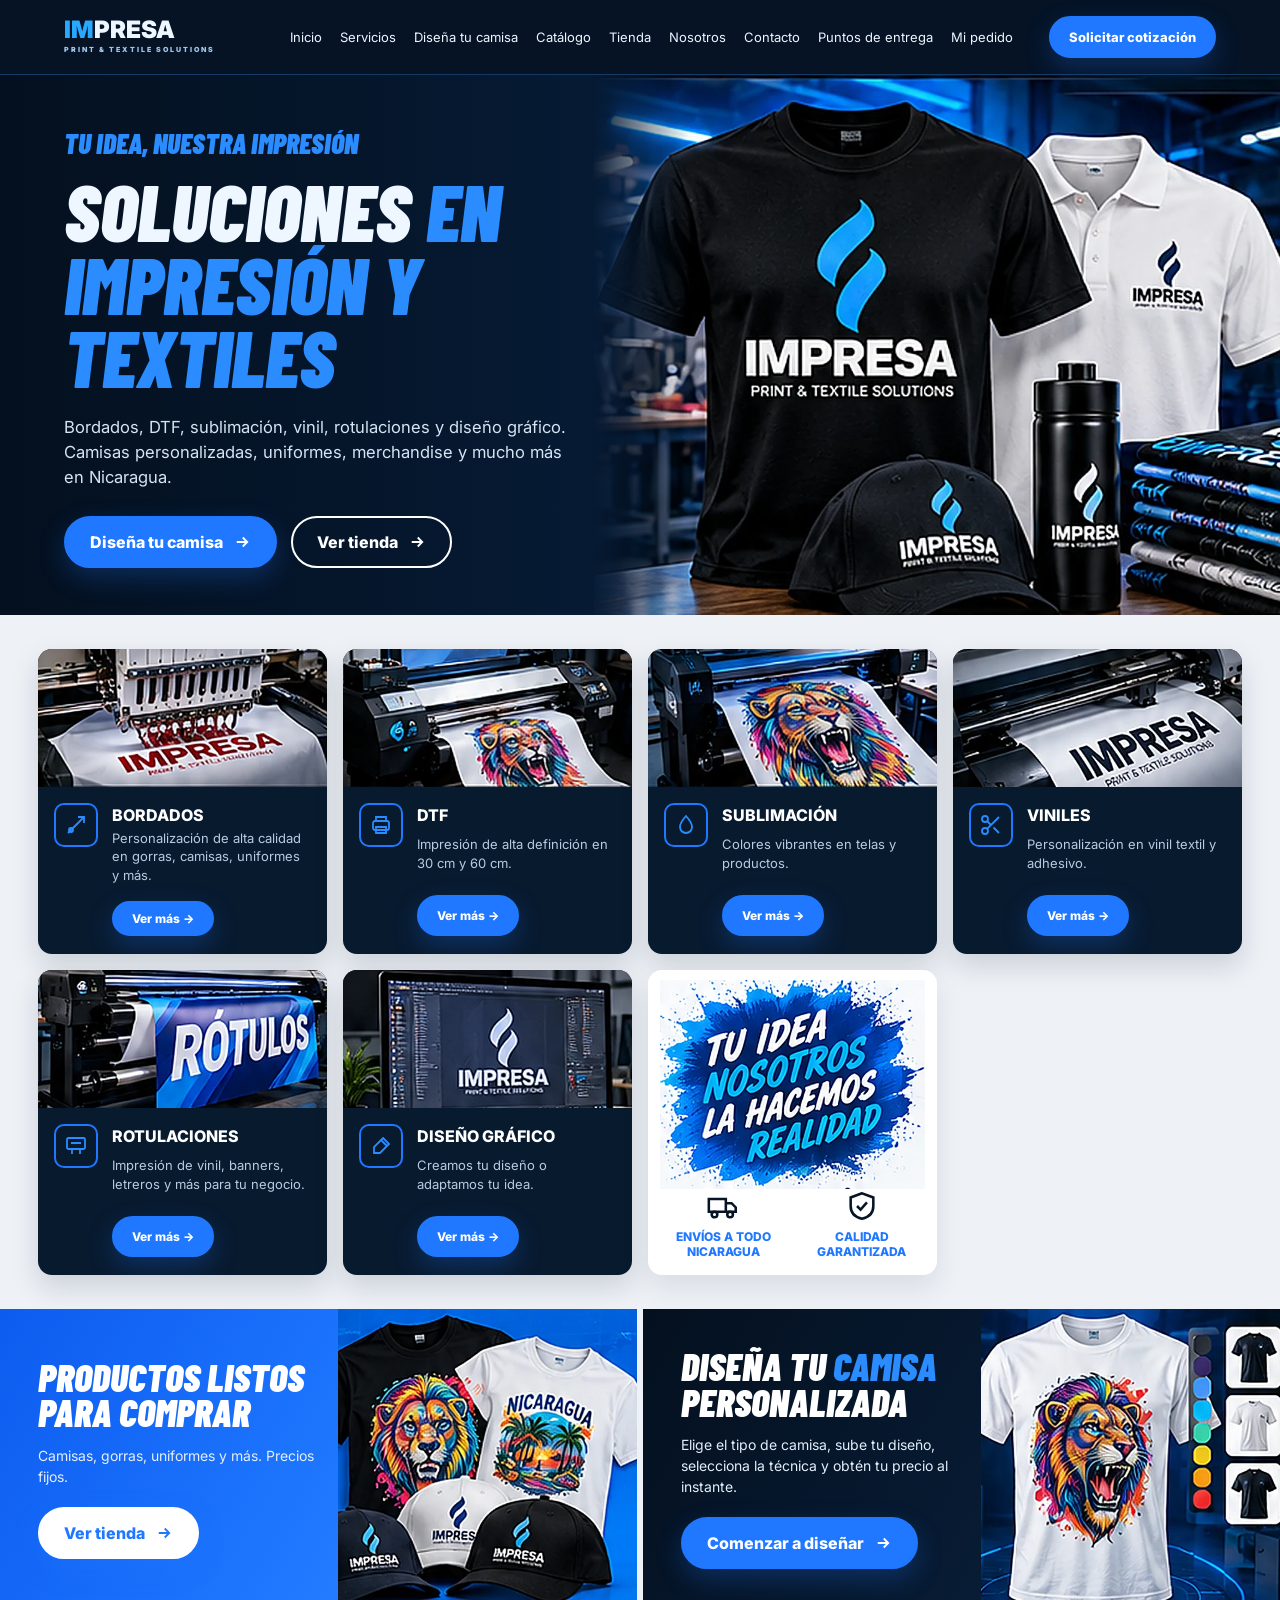
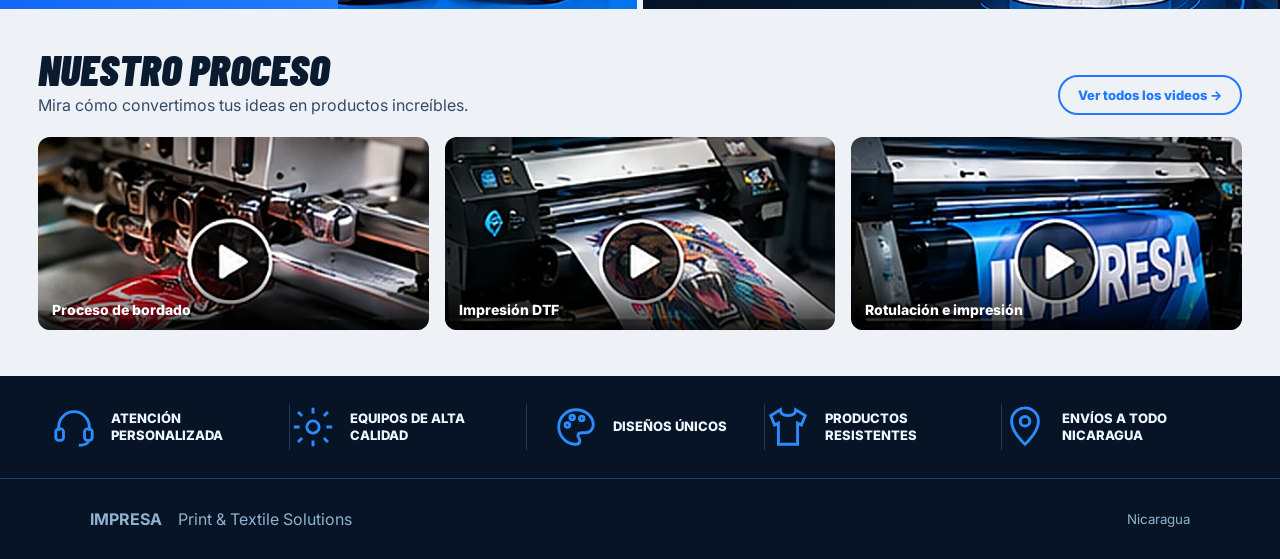
==== commit d5273b6c: "Tienda armada con los diseños del administrador; Ver diseño con marca de agua; bordado con su tamaño" ====
--- a/index.html
+++ b/index.html
@@ -92,7 +92,7 @@
 <header>
   <a class="brand" href="index.html"><span>IM</span>PRESA<small>PRINT & TEXTILE SOLUTIONS</small></a>
   <button id="menu" aria-label="Abrir menú">☰</button>
-  <nav id="nav"><a href="index.html">Inicio</a><a href="servicios.html">Servicios</a><a href="disena.html">Diseña tu camisa</a><a href="disenos.html">Diseños</a><a href="catalogo.html">Catálogo</a><a href="tienda.html">Tienda</a><a href="nosotros.html">Nosotros</a><a href="contacto.html">Contacto</a><a href="puntos.html">Puntos de entrega</a><a href="pedido.html">Mi pedido <b id="cartCount"></b></a></nav>
+  <nav id="nav"><a href="index.html">Inicio</a><a href="servicios.html">Servicios</a><a href="disena.html">Diseña tu camisa</a><a href="catalogo.html">Catálogo</a><a href="tienda.html">Tienda</a><a href="nosotros.html">Nosotros</a><a href="contacto.html">Contacto</a><a href="puntos.html">Puntos de entrega</a><a href="pedido.html">Mi pedido <b id="cartCount"></b></a></nav>
   <a class="btnA quote" href="contacto.html">Solicitar cotización</a>
 </header>
 
--- a/styles.css
+++ b/styles.css
@@ -27,3 +27,6 @@
 @media(max-width:600px){.vg{padding:44px 10px 12px}.vg .vgImg{height:62vh}.vgN{width:34px;height:52px;font-size:28px;top:auto;bottom:70px;transform:none}.vgAcc .btn{flex:1;text-align:center}}
 
 .realProducts .zoom img{transition:transform .3s}.realProducts .zoom:hover img{transform:scale(1.03)}.realProducts .zoom{cursor:zoom-in}.tallaLbl{display:flex;align-items:center;gap:8px;font-size:13px}.tallaLbl select{width:auto;margin:0;padding:8px}.realProducts .cambiar{text-align:center;padding:10px;font-size:13px}
+
+img.mk{aspect-ratio:1;background:radial-gradient(circle at 50% 40%,#a9b4c1,#8692a1 70%,#727e8d);opacity:.55}img.mk.lista{opacity:1;transition:opacity .3s}
+.vg.verDis .vgImg{padding:4%}.vg.verDis:not(.claro) .vgImg{background:#151515}
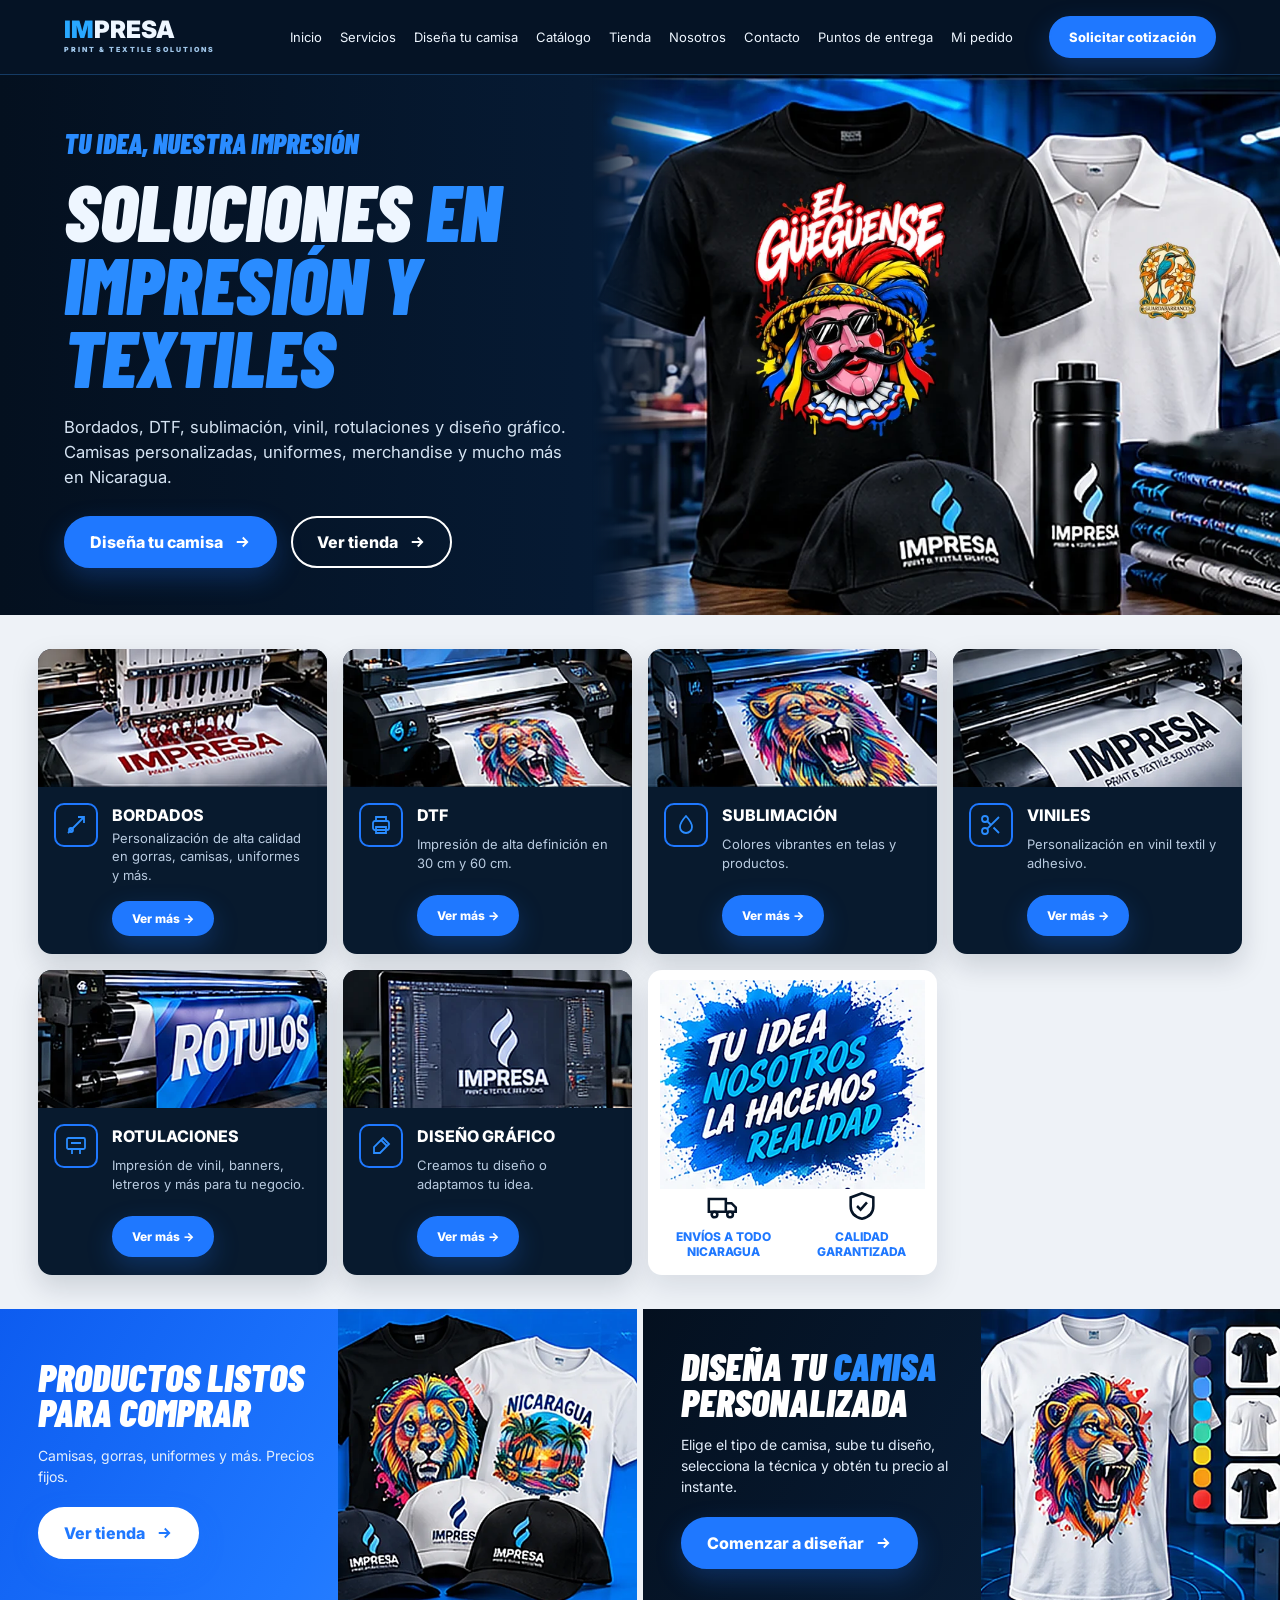
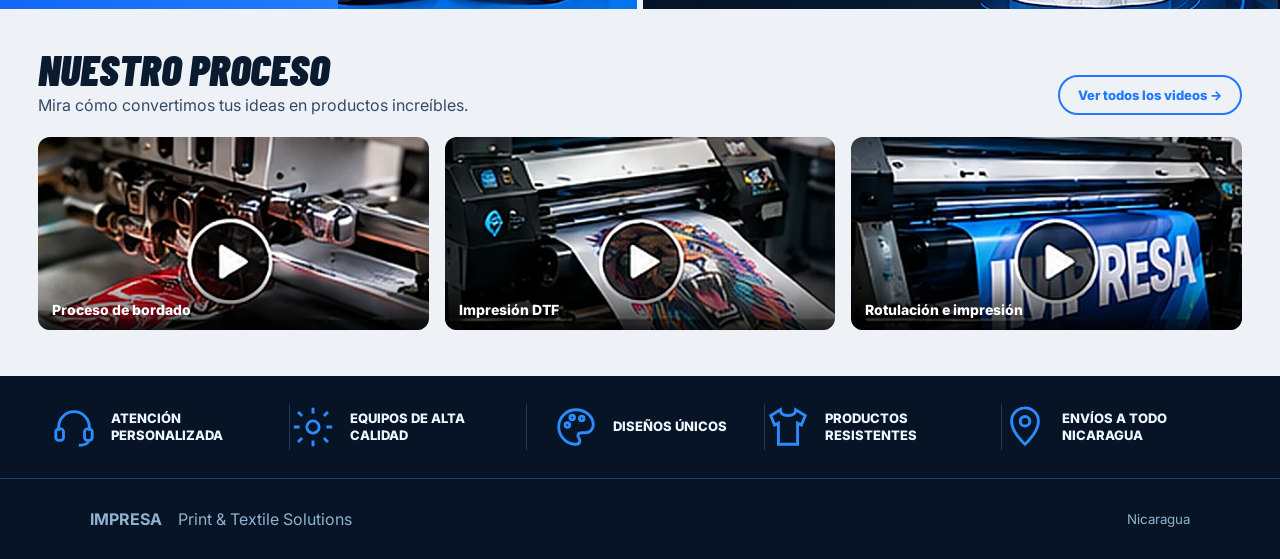
==== commit 33ddd622: "Inicio: la camiseta y el polo de la portada llevan diseños del catálogo (Güegüense, guardabarranco) " ====
--- a/index.html
+++ b/index.html
@@ -107,7 +107,7 @@
       <a class="btnA line" href="tienda.html">Ver tienda <svg viewBox="0 0 24 24" fill="none" stroke="currentColor" stroke-width="2.4"><path d="M5 12h14M13 6l6 6-6 6"/></svg></a>
     </div>
   </div>
-  <figure class="pic"><img src="assets/portada/hero.webp" alt="Camisetas, polo, gorra y termo con el logo de IMPRESA" width="1278" height="716" fetchpriority="high"></figure>
+  <figure class="pic"><img src="assets/portada/hero.webp" alt="Camiseta negra con el diseño El Güegüense, polo blanco con el guardabarranco, gorra y termo" width="1278" height="716" fetchpriority="high"></figure>
 </section>
 
 <section class="tiendaHome" aria-labelledby="t-tienda"><div class="tHead"><div><p class="eyebrow">TIENDA IMPRESA</p><h2 id="t-tienda" class="disp">Listas para llevar</h2></div><a class="btnA" href="tienda.html">Ver toda la tienda →</a></div>
--- a/styles.css
+++ b/styles.css
@@ -30,3 +30,5 @@
 
 img.mk{aspect-ratio:1;background:radial-gradient(circle at 50% 40%,#a9b4c1,#8692a1 70%,#727e8d);opacity:.55}img.mk.lista{opacity:1;transition:opacity .3s}
 .vg.verDis .vgImg{padding:4%}.vg.verDis:not(.claro) .vgImg{background:#151515}
+
+.filtros{display:flex;flex-wrap:wrap;gap:8px;justify-content:center;margin:0 auto 22px}.filtros button{background:#102b47;border:1px solid #24577f;color:#cce7ff;padding:9px 15px;border-radius:999px;font-weight:800;cursor:pointer}.filtros button[aria-pressed=true]{background:#169cf1;border-color:#169cf1;color:#fff}.realProducts article[hidden]{display:none}
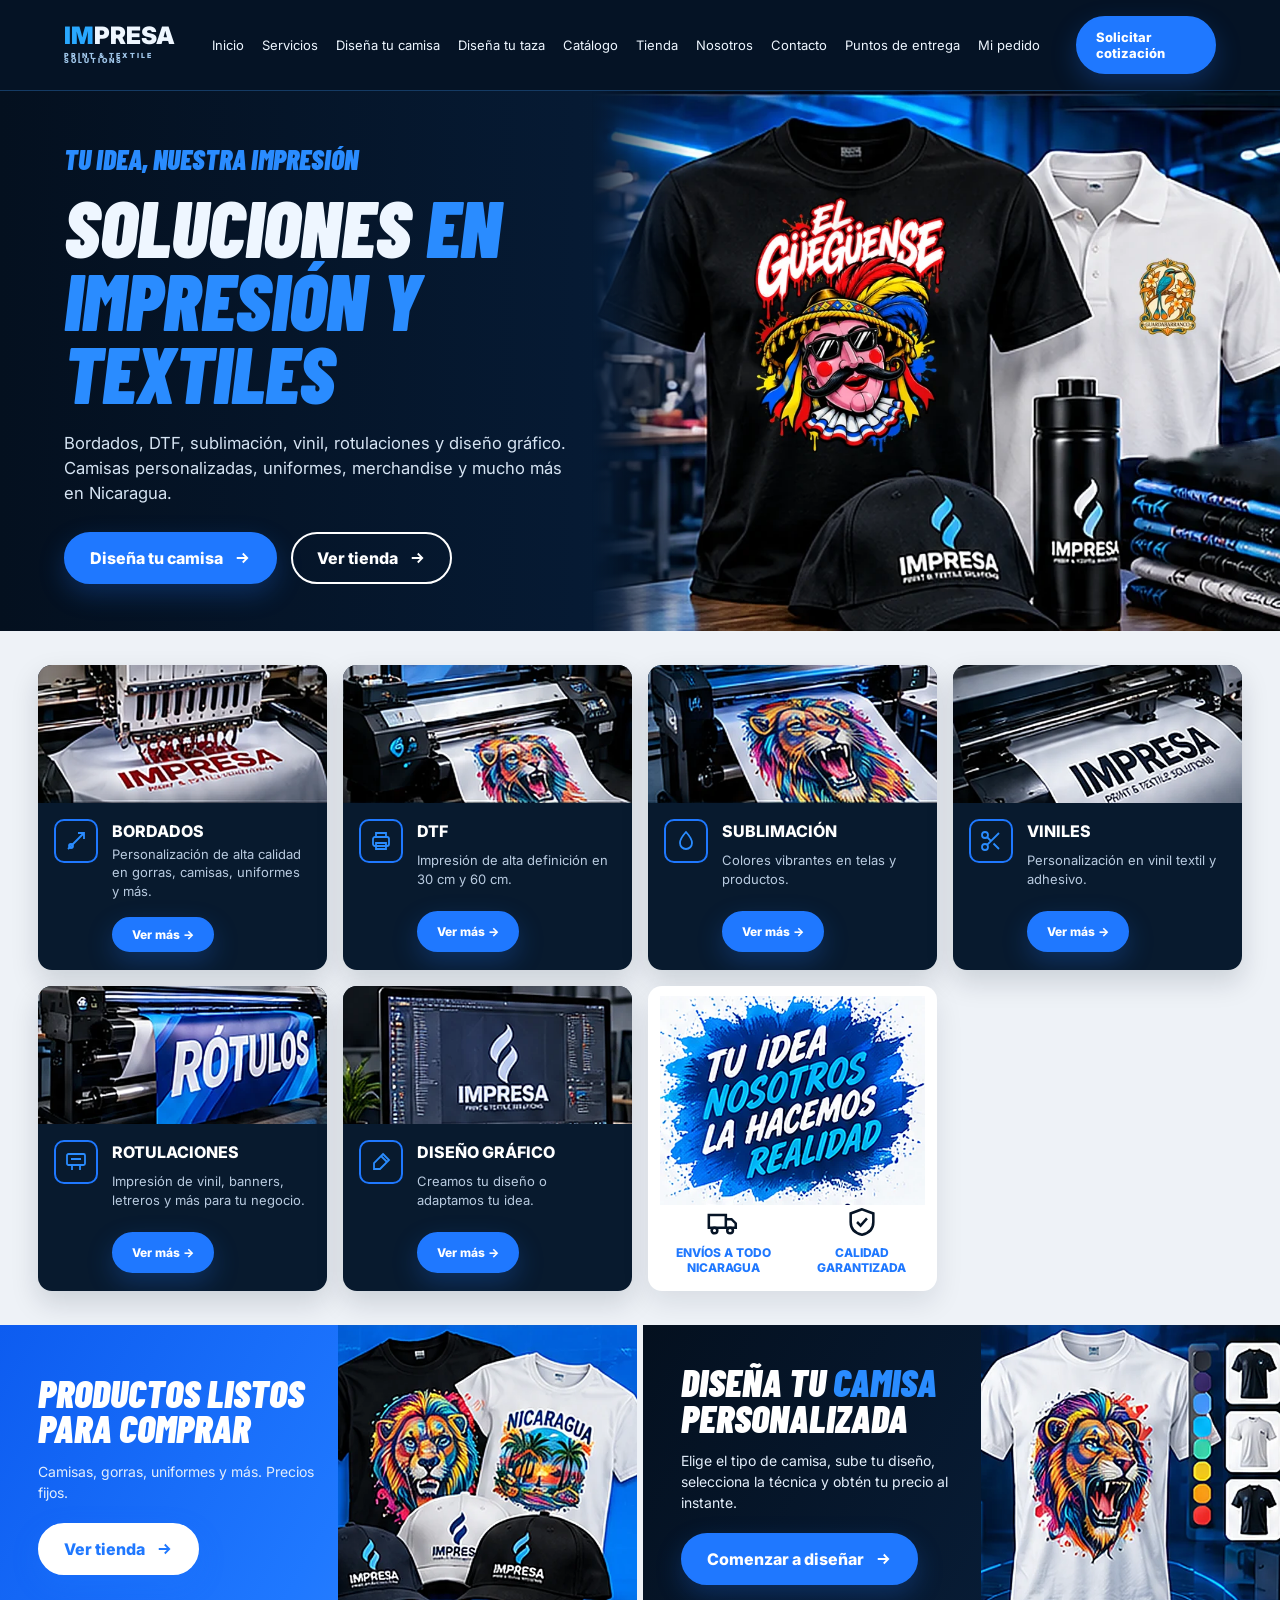
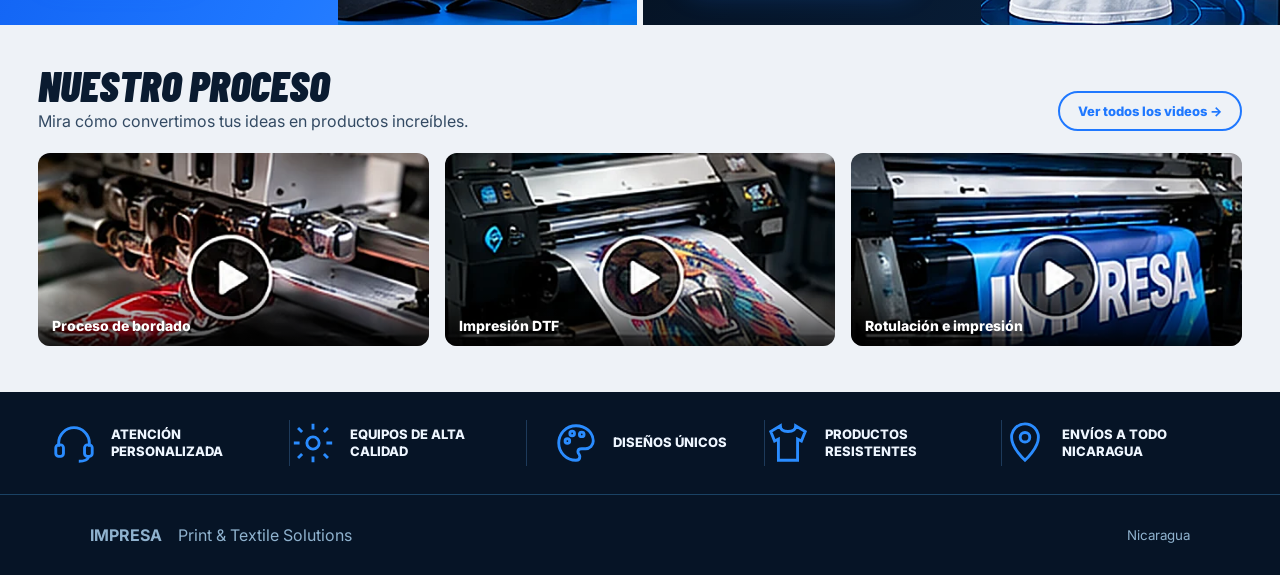
==== commit d3ece3b3: "Añade personalizador de tazas, precios editables y catálogo navideño con archivos de impresión" ====
--- a/index.html
+++ b/index.html
@@ -92,7 +92,7 @@
 <header>
   <a class="brand" href="index.html"><span>IM</span>PRESA<small>PRINT & TEXTILE SOLUTIONS</small></a>
   <button id="menu" aria-label="Abrir menú">☰</button>
-  <nav id="nav"><a href="index.html">Inicio</a><a href="servicios.html">Servicios</a><a href="disena.html">Diseña tu camisa</a><a href="catalogo.html">Catálogo</a><a href="tienda.html">Tienda</a><a href="nosotros.html">Nosotros</a><a href="contacto.html">Contacto</a><a href="puntos.html">Puntos de entrega</a><a href="pedido.html">Mi pedido <b id="cartCount"></b></a></nav>
+  <nav id="nav"><a href="index.html">Inicio</a><a href="servicios.html">Servicios</a><a href="disena.html">Diseña tu camisa</a><a href="taza.html">Diseña tu taza</a><a href="catalogo.html">Catálogo</a><a href="tienda.html">Tienda</a><a href="nosotros.html">Nosotros</a><a href="contacto.html">Contacto</a><a href="puntos.html">Puntos de entrega</a><a href="pedido.html">Mi pedido <b id="cartCount"></b></a></nav>
   <a class="btnA quote" href="contacto.html">Solicitar cotización</a>
 </header>
 
